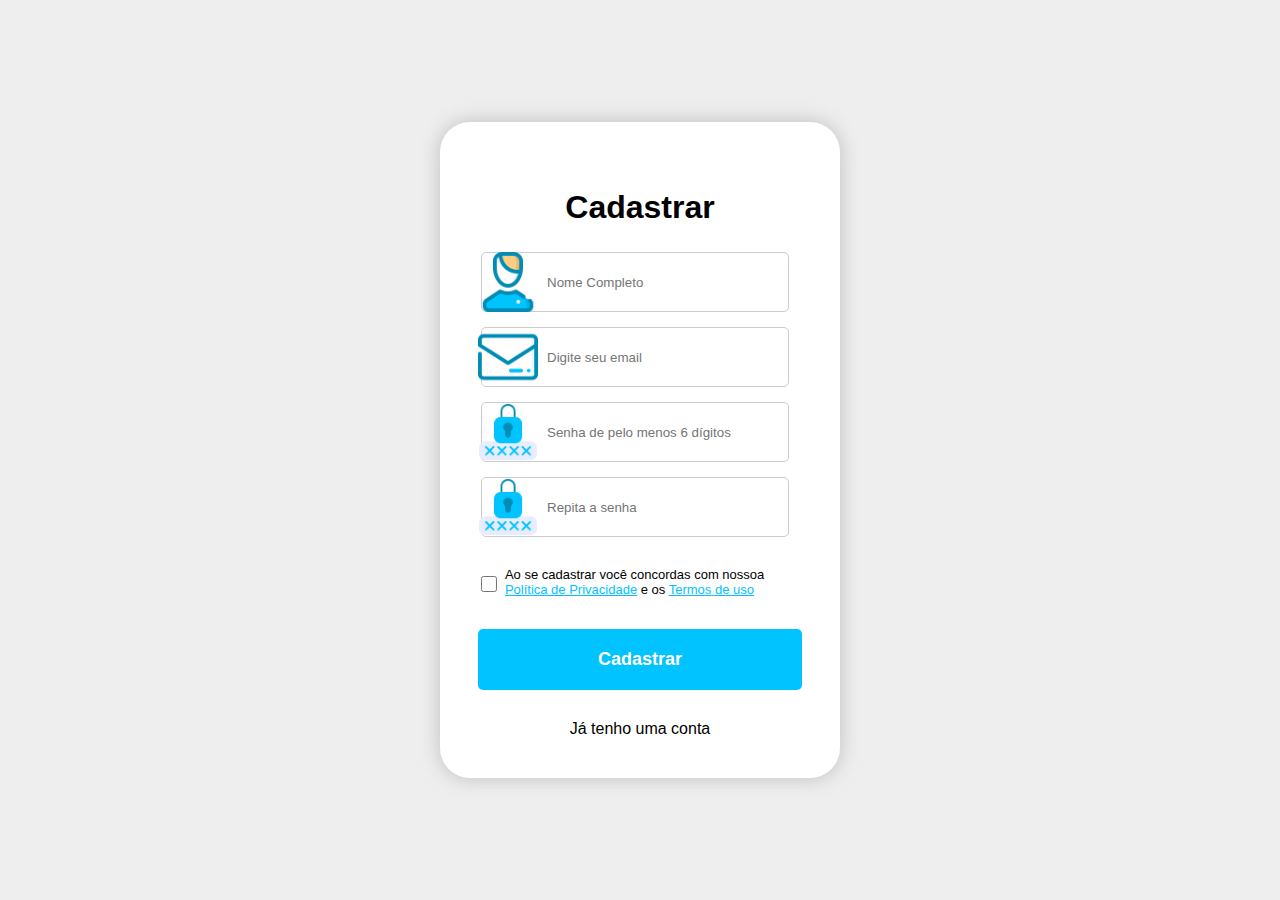
==== sign-up.html @ 270a8e23 "Front-end finalizado" ====
<!DOCTYPE html>
<html lang="pt-br">
<head>
    <meta charset="UTF-8">
    <meta http-equiv="X-UA-Compatible" content="IE=edge">
    <meta name="viewport" content="width=device-width, initial-scale=1.0">
    <link rel="stylesheet" href="css/style.css">
    <title>Login</title>
</head>
<body>
    <form>
        <h2>Cadastrar</h2>

        <div class="input-group">
            <img class= "input-icon"src="img/user.png">
            <input type="text" placeholder="Nome Completo">
        </div>

        <div class="input-group">
            <img class= "input-icon"src="img/email.png">
            <input type="email" placeholder="Digite seu email">
        </div>

        <div class="input-group">
            <img class= "input-icon"src="img/password.png">
            <input type="password" placeholder="Senha de pelo menos 6 dígitos">
        </div>

        <div class="input-group">
            <img class= "input-icon"src="img/password.png">        
            <input type="password" placeholder="Repita a senha">
        </div>

        <div class="input-group">
            <input type="checkbox" id="termos" name="termos" value="ok">
            <label for="termos">Ao se cadastrar você concordas com nossoa <a class="link" href="#">Política de Privacidade</a> e os <a class="link"href="#">Termos de uso</a> </label>
        </div>
        
        <button  class="btn-blue"type="submit">Cadastrar</button>
        <a href="index.html">Já tenho uma conta</a>
    </form>
</body>
</html>
---- css/style.css ----
* {
    box-sizing: border-box;

}

body{
    display: flex;
    flex-flow: row wrap;
    justify-content: center;
    align-items: center;
    background: #eeeeee;
    margin: 0;
    width: 100vw;
    height: 100vh;
    font-family: Arial, Helvetica, sans-serif;
}

form{
    display: flex;
    flex-flow: row wrap;
    justify-content: center;
    align-items: center;
    max-width: 400px;
    padding: 40px 20px 20px ;
    background: white;
    border-radius: 30px;
    box-shadow: 0px 0px 20px #bebebe;
}

h2{
    font-size: 2rem;
    width: 100%;
    text-align: center;
    font-weight: 900;
}

input{
    width: 95%;
    height: 60px;
    border-radius: 5px;
    border: 1px solid #ccc;
    margin-bottom: 15px;
    margin-left: 1%;
    padding-left: 20%;

}

input:focus{
    outline-color: #00c3ff;
}

.btn-blue{
    width: 90%;
    padding: 20px;
    margin: 20px 0px 20px 0px;
    cursor: pointer;
    background: #00c3ff;
    color: white;
    font-size: 18px;
    font-weight: bold;
    border: none;
    border-radius: 5px;
    transition: 0.5s ease;
}

.btn-blue:hover{
    background: #038bb4;
}

a{
    text-decoration: none;
    margin-top: 10px;
    margin-bottom: 20px;
    color: black;
}

a:hover{
    color: #00c3ff;
}

.link{
    color: #00c3ff;
    text-decoration: underline;
}

.input-group{
    width: 90%;
}

.input-icon{
    width: 60px;
    position: absolute;

}

input[type='checkbox']{
    display: inline-block;
    height: 20px;
    width: 5%;
    vertical-align: middle;

}

label{
    display: inline-block;
    width: 85%;
    font-size: 13px;
    margin-top: 15px;
    cursor:pointer;
    word-wrap: break-word ;
}
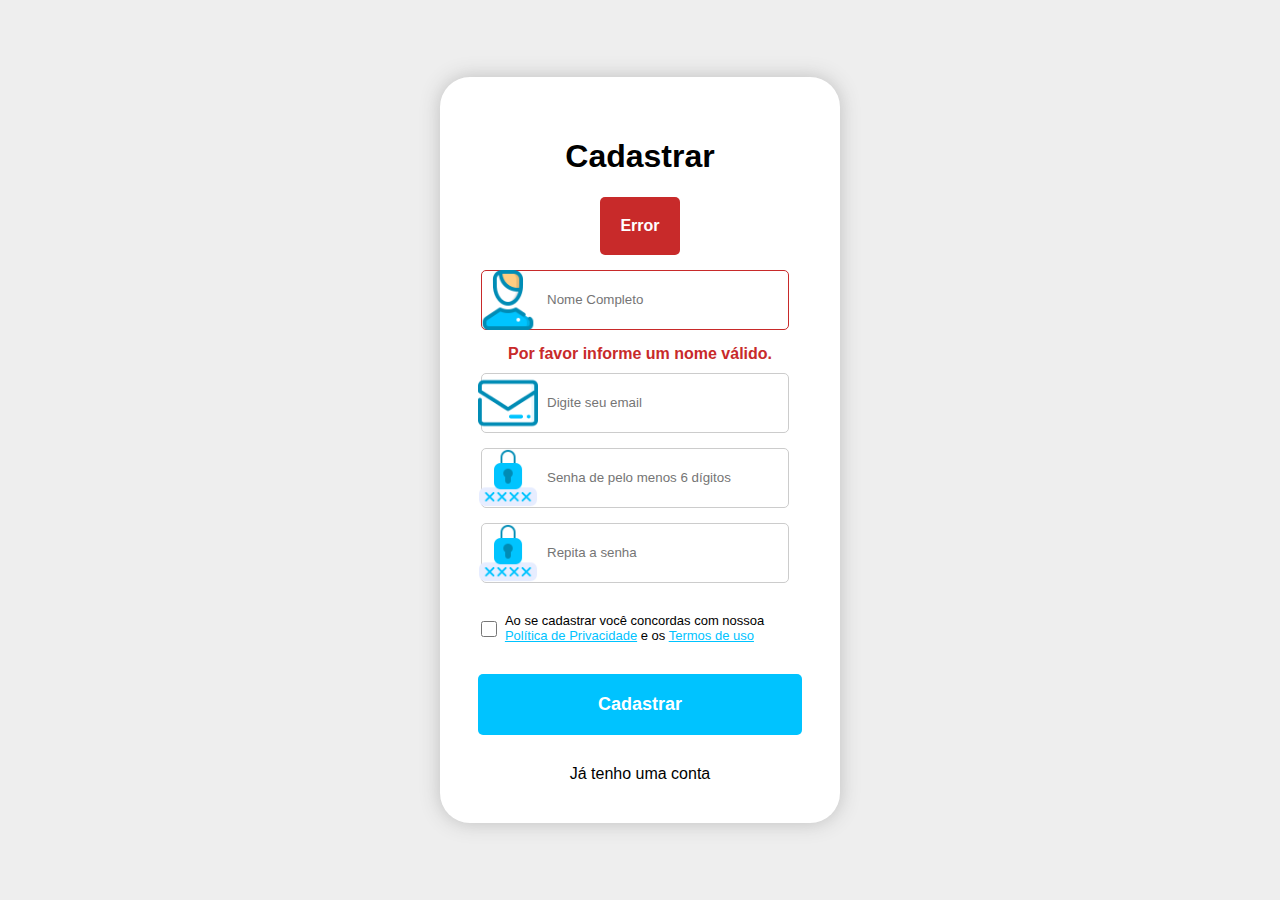
==== commit e48a81b4: "Adcionado erros" ====
--- a/sign-up.html
+++ b/sign-up.html
@@ -5,16 +5,26 @@
     <meta http-equiv="X-UA-Compatible" content="IE=edge">
     <meta name="viewport" content="width=device-width, initial-scale=1.0">
     <link rel="stylesheet" href="css/style.css">
+    <link
+    rel="stylesheet"
+    href="https://cdnjs.cloudflare.com/ajax/libs/animate.css/4.1.1/animate.min.css"
+    />
     <title>Login</title>
+    
 </head>
 <body>
     <form>
-        <h2>Cadastrar</h2>
+        <h1>Cadastrar</h1>
+        <div class="general-error animate__animated animate__rubberBand">
+            Error
 
+        </div>
         <div class="input-group">
             <img class= "input-icon"src="img/user.png">
-            <input type="text" placeholder="Nome Completo">
+            <input class="input-error"type="text" placeholder="Nome Completo">
+            <div class="error">Por favor informe um nome válido.</div>
         </div>
+
 
         <div class="input-group">
             <img class= "input-icon"src="img/email.png">
--- a/css/style.css
+++ b/css/style.css
@@ -27,7 +27,7 @@
     box-shadow: 0px 0px 20px #bebebe;
 }
 
-h2{
+h1{
     font-size: 2rem;
     width: 100%;
     text-align: center;
@@ -108,4 +108,27 @@
     margin-top: 15px;
     cursor:pointer;
     word-wrap: break-word ;
+}
+
+.general-error{
+    background:#c82a2a;
+    color: white;
+    font-weight: bold;
+    padding: 20px;
+    border-radius: 5px;
+    margin-bottom: 15px;
+
+
+}
+
+.input-error{
+    border: 1px solid #c82a2a;
+}
+
+.error{
+    color: #c82a2a;
+    text-align: center;
+    margin-bottom: 10px;
+    font-weight: bold;
+
 }